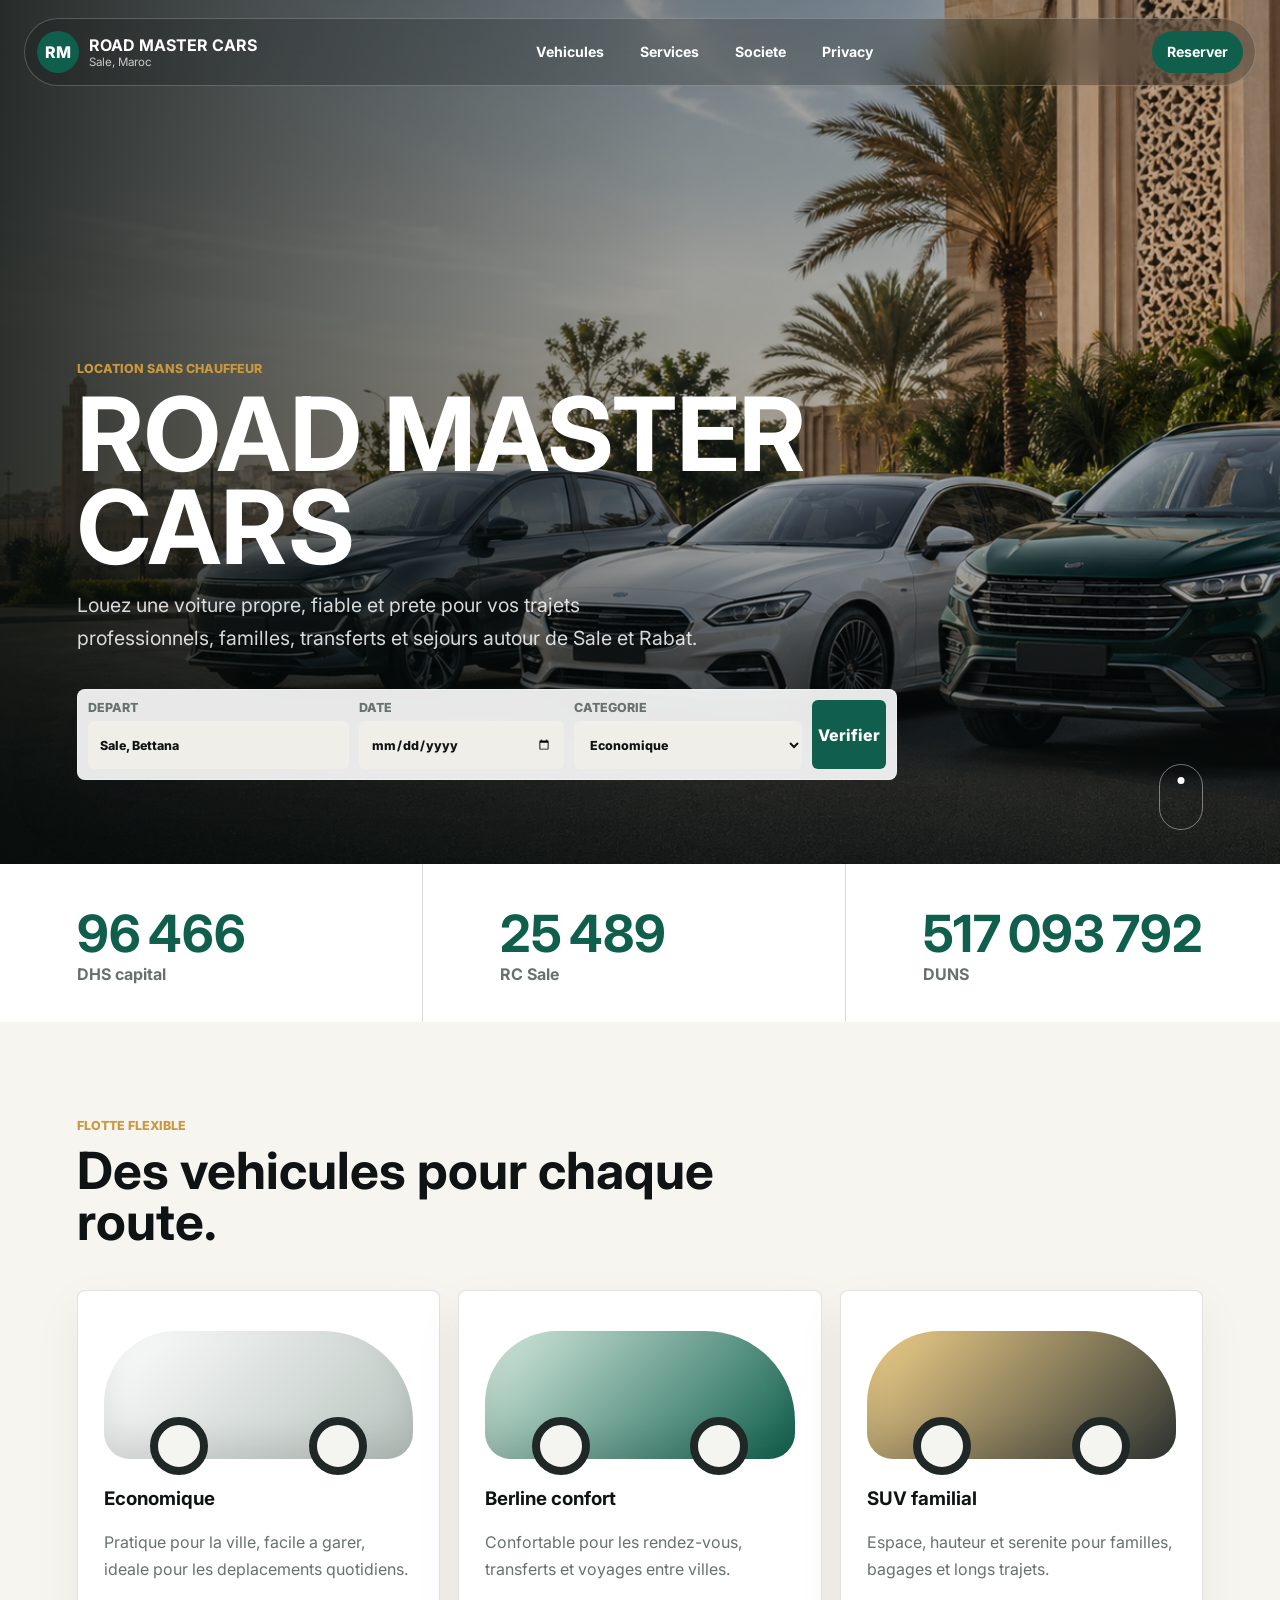
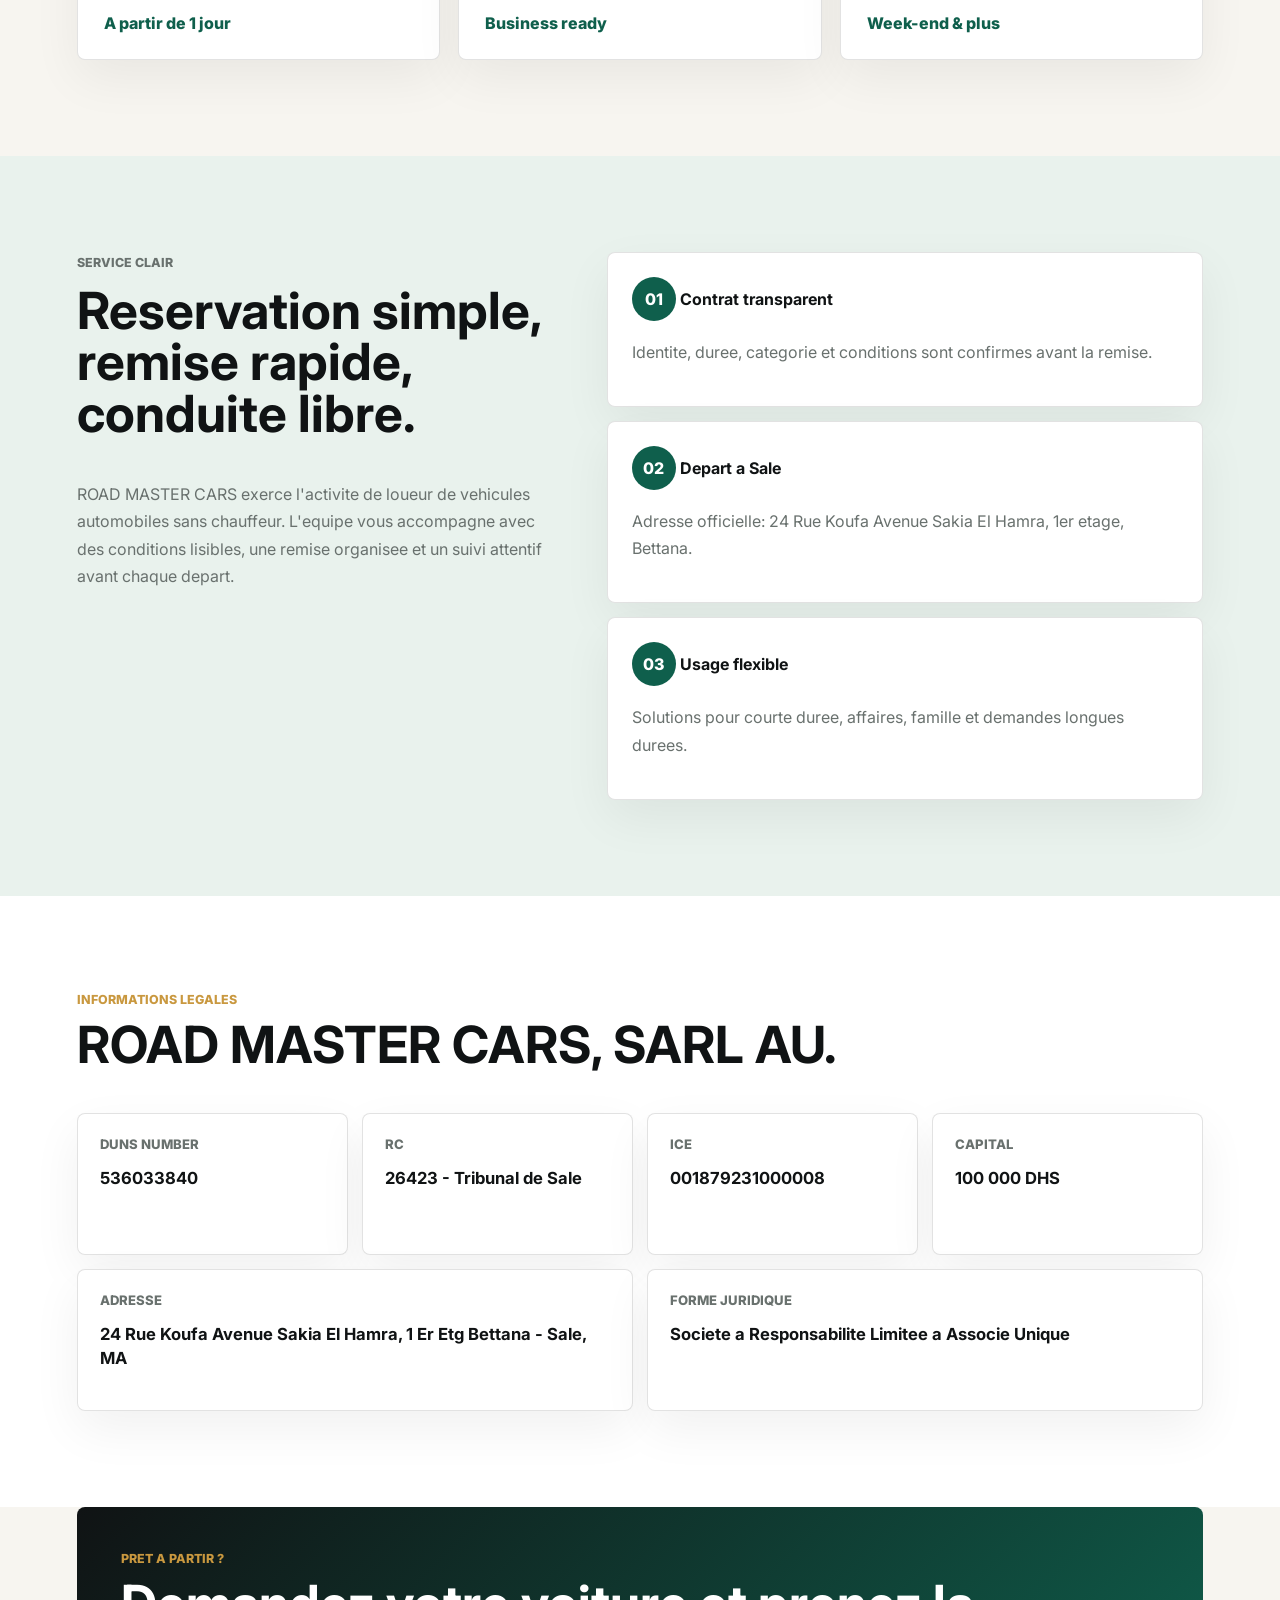
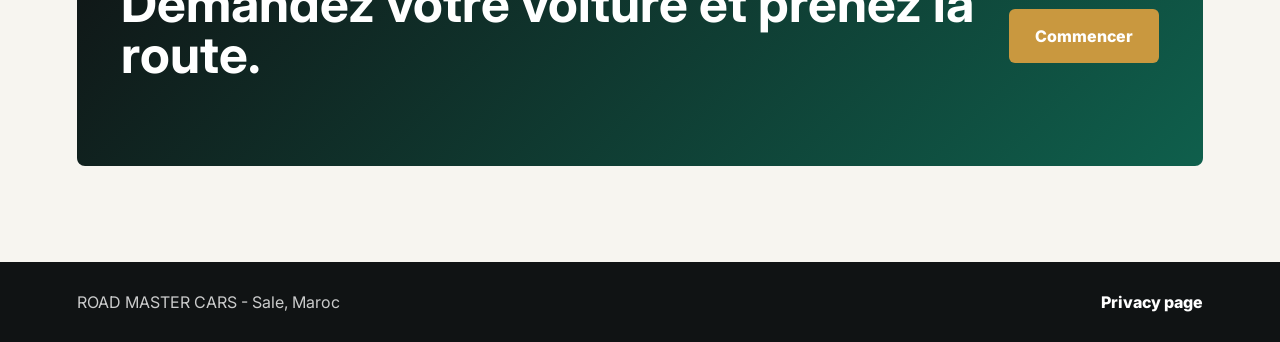
==== index.html @ 3716bf58 "Add files via upload" ====
<!doctype html>
<html lang="fr">
  <head>
    <meta charset="UTF-8" />
    <meta name="viewport" content="width=device-width, initial-scale=1.0" />
    <title>ROAD MASTER CARS | Location de voitures a Sale</title>
    <meta
      name="description"
      content="ROAD MASTER CARS, location de vehicules automobiles sans chauffeur a Sale, Maroc."
    />
    <link rel="preconnect" href="https://fonts.googleapis.com" />
    <link rel="preconnect" href="https://fonts.gstatic.com" crossorigin />
    <link
      href="https://fonts.googleapis.com/css2?family=Inter:wght@400;500;600;700;800&display=swap"
      rel="stylesheet"
    />
    <link rel="stylesheet" href="styles.css" />
  </head>
  <body>
    <div class="progress" aria-hidden="true"></div>
    <header class="site-header" data-animate>
      <a class="brand" href="index.html" aria-label="ROAD MASTER CARS accueil">
        <span class="brand-mark">RM</span>
        <span>
          <strong>ROAD MASTER CARS</strong>
          <small>Sale, Maroc</small>
        </span>
      </a>
      <nav class="nav" aria-label="Navigation principale">
        <a href="#fleet">Vehicules</a>
        <a href="#services">Services</a>
        <a href="#company">Societe</a>
        <a href="privacy.html">Privacy</a>
      </nav>
      <a class="header-cta" href="#booking">Reserver</a>
    </header>

    <main>
      <section class="hero" id="booking">
        <img class="hero-image" src="assets/road-master-hero.png" alt="Flotte de voitures de location moderne" />
        <div class="hero-overlay"></div>
        <div class="hero-content">
          <p class="eyebrow reveal">Location sans chauffeur</p>
          <h1 class="reveal">ROAD MASTER CARS</h1>
          <p class="hero-copy reveal">
            Louez une voiture propre, fiable et prete pour vos trajets professionnels,
            familles, transferts et sejours autour de Sale et Rabat.
          </p>

          <form class="booking-panel reveal" aria-label="Demande de reservation">
            <label>
              Depart
              <input type="text" value="Sale, Bettana" aria-label="Lieu de depart" />
            </label>
            <label>
              Date
              <input type="date" aria-label="Date de depart" />
            </label>
            <label>
              Categorie
              <select aria-label="Categorie de vehicule">
                <option>Economique</option>
                <option>Berline</option>
                <option>SUV</option>
                <option>Longue duree</option>
              </select>
            </label>
            <button type="button">Verifier</button>
          </form>
        </div>
        <a class="scroll-cue" href="#fleet" aria-label="Voir les vehicules"></a>
      </section>

      <section class="stats strip" aria-label="Chiffres cles">
        <div class="stat reveal">
          <strong data-count="100000">0</strong>
          <span>DHS capital</span>
        </div>
        <div class="stat reveal">
          <strong data-count="26423">0</strong>
          <span>RC Sale</span>
        </div>
        <div class="stat reveal">
          <strong data-count="536033840">0</strong>
          <span>DUNS</span>
        </div>
      </section>

      <section class="section" id="fleet">
        <div class="section-heading reveal">
          <p class="eyebrow">Flotte flexible</p>
          <h2>Des vehicules pour chaque route.</h2>
        </div>
        <div class="fleet-grid">
          <article class="vehicle-card reveal">
            <div class="car-shape car-one"></div>
            <h3>Economique</h3>
            <p>Pratique pour la ville, facile a garer, ideale pour les deplacements quotidiens.</p>
            <span>A partir de 1 jour</span>
          </article>
          <article class="vehicle-card reveal">
            <div class="car-shape car-two"></div>
            <h3>Berline confort</h3>
            <p>Confortable pour les rendez-vous, transferts et voyages entre villes.</p>
            <span>Business ready</span>
          </article>
          <article class="vehicle-card reveal">
            <div class="car-shape car-three"></div>
            <h3>SUV familial</h3>
            <p>Espace, hauteur et serenite pour familles, bagages et longs trajets.</p>
            <span>Week-end & plus</span>
          </article>
        </div>
      </section>

      <section class="section split" id="services">
        <div class="service-copy reveal">
          <p class="eyebrow">Service clair</p>
          <h2>Reservation simple, remise rapide, conduite libre.</h2>
          <p>
            ROAD MASTER CARS exerce l'activite de loueur de vehicules automobiles
            sans chauffeur. L'equipe vous accompagne avec des conditions lisibles,
            une remise organisee et un suivi attentif avant chaque depart.
          </p>
        </div>
        <div class="service-list">
          <div class="service-item reveal">
            <span>01</span>
            <strong>Contrat transparent</strong>
            <p>Identite, duree, categorie et conditions sont confirmes avant la remise.</p>
          </div>
          <div class="service-item reveal">
            <span>02</span>
            <strong>Depart a Sale</strong>
            <p>Adresse officielle: 24 Rue Koufa Avenue Sakia El Hamra, 1er etage, Bettana.</p>
          </div>
          <div class="service-item reveal">
            <span>03</span>
            <strong>Usage flexible</strong>
            <p>Solutions pour courte duree, affaires, famille et demandes longues durees.</p>
          </div>
        </div>
      </section>

      <section class="section company" id="company">
        <div class="section-heading reveal">
          <p class="eyebrow">Informations legales</p>
          <h2>ROAD MASTER CARS, SARL AU.</h2>
        </div>
        <div class="company-grid">
          <div class="info-card reveal"><span>DUNS Number</span><strong>536033840</strong></div>
          <div class="info-card reveal"><span>RC</span><strong>26423 - Tribunal de Sale</strong></div>
          <div class="info-card reveal"><span>ICE</span><strong>001879231000008</strong></div>
          <div class="info-card reveal"><span>Capital</span><strong>100 000 DHS</strong></div>
          <div class="info-card wide reveal">
            <span>Adresse</span>
            <strong>24 Rue Koufa Avenue Sakia El Hamra, 1 Er Etg Bettana - Sale, MA</strong>
          </div>
          <div class="info-card wide reveal">
            <span>Forme juridique</span>
            <strong>Societe a Responsabilite Limitee a Associe Unique</strong>
          </div>
        </div>
      </section>

      <section class="cta-band reveal">
        <div>
          <p class="eyebrow">Pret a partir ?</p>
          <h2>Demandez votre voiture et prenez la route.</h2>
        </div>
        <a href="#booking">Commencer</a>
      </section>
    </main>

    <footer class="footer">
      <span>ROAD MASTER CARS - Sale, Maroc</span>
      <a href="privacy.html">Privacy page</a>
    </footer>

    <script src="script.js"></script>
  </body>
</html>
---- styles.css ----
:root {
  --ink: #101314;
  --muted: #69716e;
  --paper: #f7f5f0;
  --panel: #ffffff;
  --green: #0f5f4c;
  --mint: #c8efe0;
  --gold: #c9983f;
  --line: rgba(16, 19, 20, 0.12);
  --shadow: 0 24px 70px rgba(16, 19, 20, 0.18);
}

* {
  box-sizing: border-box;
}

html {
  scroll-behavior: smooth;
}

body {
  margin: 0;
  font-family: Inter, Arial, sans-serif;
  color: var(--ink);
  background: var(--paper);
}

a {
  color: inherit;
  text-decoration: none;
}

.progress {
  position: fixed;
  inset: 0 auto auto 0;
  z-index: 30;
  width: 0;
  height: 3px;
  background: linear-gradient(90deg, var(--gold), var(--green));
}

.site-header {
  position: fixed;
  inset: 18px 24px auto;
  z-index: 20;
  display: flex;
  align-items: center;
  justify-content: space-between;
  gap: 20px;
  padding: 12px;
  color: white;
  background: rgba(16, 19, 20, 0.22);
  border: 1px solid rgba(255, 255, 255, 0.22);
  border-radius: 999px;
  backdrop-filter: blur(18px);
  transform: translateY(-120%);
  animation: dropIn 0.8s ease forwards;
}

.site-header.solid,
.site-header.scrolled {
  color: var(--ink);
  background: rgba(255, 255, 255, 0.9);
  border-color: var(--line);
  box-shadow: 0 18px 50px rgba(16, 19, 20, 0.1);
}

.brand {
  display: inline-flex;
  align-items: center;
  gap: 10px;
  min-width: 218px;
}

.brand-mark {
  display: grid;
  width: 42px;
  height: 42px;
  place-items: center;
  border-radius: 50%;
  color: white;
  background: var(--green);
  font-weight: 800;
}

.brand strong,
.brand small {
  display: block;
}

.brand small {
  color: currentColor;
  font-size: 0.72rem;
  opacity: 0.74;
}

.nav {
  display: flex;
  gap: 6px;
  align-items: center;
}

.nav a,
.header-cta {
  min-height: 42px;
  padding: 12px 15px;
  border-radius: 999px;
  font-size: 0.88rem;
  font-weight: 700;
  transition: transform 0.25s ease, background 0.25s ease;
}

.nav a:hover {
  background: rgba(255, 255, 255, 0.18);
  transform: translateY(-2px);
}

.site-header.solid .nav a:hover,
.site-header.scrolled .nav a:hover {
  background: rgba(15, 95, 76, 0.1);
}

.header-cta {
  color: white;
  background: var(--green);
}

.hero {
  position: relative;
  min-height: 96vh;
  display: grid;
  align-items: end;
  overflow: hidden;
  padding: 144px 6vw 84px;
  color: white;
}

.hero-image {
  position: absolute;
  inset: 0;
  width: 100%;
  height: 100%;
  object-fit: cover;
  transform: scale(1.06);
  animation: heroFloat 12s ease-in-out infinite alternate;
}

.hero-overlay {
  position: absolute;
  inset: 0;
  background:
    linear-gradient(90deg, rgba(5, 11, 10, 0.84), rgba(5, 11, 10, 0.34) 54%, rgba(5, 11, 10, 0.2)),
    linear-gradient(0deg, rgba(5, 11, 10, 0.72), transparent 42%);
}

.hero-content {
  position: relative;
  z-index: 1;
  width: min(820px, 100%);
}

.eyebrow {
  margin: 0 0 12px;
  color: var(--gold);
  font-size: 0.78rem;
  font-weight: 800;
  letter-spacing: 0;
  text-transform: uppercase;
}

h1,
h2,
h3,
p {
  margin-top: 0;
}

h1 {
  max-width: 760px;
  margin-bottom: 16px;
  font-size: clamp(3.2rem, 8vw, 7.8rem);
  line-height: 0.9;
  letter-spacing: 0;
}

h2 {
  font-size: clamp(2rem, 4vw, 4.4rem);
  line-height: 1;
  letter-spacing: 0;
}

.hero-copy {
  width: min(620px, 100%);
  color: rgba(255, 255, 255, 0.84);
  font-size: clamp(1rem, 2vw, 1.22rem);
  line-height: 1.7;
}

.booking-panel {
  display: grid;
  grid-template-columns: 1.15fr 0.9fr 1fr auto;
  gap: 10px;
  width: min(940px, 100%);
  margin-top: 34px;
  padding: 10px;
  color: var(--ink);
  background: rgba(255, 255, 255, 0.9);
  border: 1px solid rgba(255, 255, 255, 0.35);
  border-radius: 8px;
  box-shadow: var(--shadow);
  backdrop-filter: blur(18px);
}

label {
  display: grid;
  gap: 6px;
  color: var(--muted);
  font-size: 0.78rem;
  font-weight: 800;
  text-transform: uppercase;
}

input,
select,
button {
  width: 100%;
  min-height: 48px;
  border: 0;
  border-radius: 6px;
  font: inherit;
}

input,
select {
  padding: 0 12px;
  color: var(--ink);
  background: #f0eee8;
  outline: 2px solid transparent;
}

input:focus,
select:focus {
  outline-color: var(--gold);
}

button,
.cta-band a {
  color: white;
  background: var(--green);
  font-weight: 800;
  cursor: pointer;
  transition: transform 0.25s ease, box-shadow 0.25s ease;
}

button:hover,
.cta-band a:hover,
.header-cta:hover {
  transform: translateY(-2px);
  box-shadow: 0 14px 30px rgba(15, 95, 76, 0.25);
}

.scroll-cue {
  position: absolute;
  right: 6vw;
  bottom: 34px;
  z-index: 2;
  width: 44px;
  height: 66px;
  border: 1px solid rgba(255, 255, 255, 0.42);
  border-radius: 999px;
}

.scroll-cue::after {
  content: "";
  position: absolute;
  top: 12px;
  left: 50%;
  width: 7px;
  height: 7px;
  border-radius: 50%;
  background: white;
  transform: translateX(-50%);
  animation: scrollDot 1.5s ease-in-out infinite;
}

.strip {
  display: grid;
  grid-template-columns: repeat(3, 1fr);
  gap: 1px;
  background: var(--line);
}

.stat {
  padding: 38px 6vw;
  background: white;
}

.stat strong {
  display: block;
  color: var(--green);
  font-size: clamp(1.8rem, 4vw, 3.4rem);
}

.stat span {
  color: var(--muted);
  font-weight: 700;
}

.section {
  padding: 96px 6vw;
}

.section-heading {
  width: min(760px, 100%);
  margin-bottom: 34px;
}

.fleet-grid {
  display: grid;
  grid-template-columns: repeat(3, 1fr);
  gap: 18px;
}

.vehicle-card,
.info-card,
.service-item,
.policy-block {
  border: 1px solid var(--line);
  border-radius: 8px;
  background: var(--panel);
  box-shadow: 0 18px 50px rgba(16, 19, 20, 0.06);
}

.vehicle-card {
  min-height: 370px;
  display: flex;
  flex-direction: column;
  padding: 26px;
  overflow: hidden;
  transition: transform 0.35s ease, box-shadow 0.35s ease;
}

.vehicle-card:hover {
  transform: translateY(-10px);
  box-shadow: 0 30px 70px rgba(16, 19, 20, 0.14);
}

.car-shape {
  position: relative;
  height: 128px;
  margin: 14px 0 28px;
  border-radius: 72px 90px 26px 26px;
  background: linear-gradient(135deg, #fefefe, #b7c2bd);
  box-shadow: inset 0 -18px 30px rgba(16, 19, 20, 0.1);
  animation: carIdle 4s ease-in-out infinite;
}

.car-two {
  background: linear-gradient(135deg, #d6eadf, #0f5f4c);
  animation-delay: 0.4s;
}

.car-three {
  background: linear-gradient(135deg, #f2d18a, #303634);
  animation-delay: 0.8s;
}

.car-shape::before,
.car-shape::after {
  content: "";
  position: absolute;
  bottom: -16px;
  width: 42px;
  height: 42px;
  border: 8px solid #202827;
  border-radius: 50%;
  background: #f4f4f1;
}

.car-shape::before {
  left: 15%;
}

.car-shape::after {
  right: 15%;
}

.vehicle-card p,
.service-copy p,
.service-item p,
.policy-block p {
  color: var(--muted);
  line-height: 1.7;
}

.vehicle-card span {
  margin-top: auto;
  color: var(--green);
  font-weight: 800;
}

.split {
  display: grid;
  grid-template-columns: 0.9fr 1.1fr;
  gap: 42px;
  align-items: start;
  background: #e9f2ed;
}

.service-copy {
  position: sticky;
  top: 120px;
}

.service-list {
  display: grid;
  gap: 14px;
}

.service-item {
  padding: 24px;
}

.service-item span {
  display: inline-grid;
  width: 44px;
  height: 44px;
  margin-bottom: 18px;
  place-items: center;
  color: white;
  background: var(--green);
  border-radius: 50%;
  font-weight: 800;
}

.company {
  background: white;
}

.company-grid {
  display: grid;
  grid-template-columns: repeat(4, 1fr);
  gap: 14px;
}

.info-card {
  min-height: 142px;
  padding: 22px;
}

.info-card.wide {
  grid-column: span 2;
}

.info-card span {
  display: block;
  margin-bottom: 14px;
  color: var(--muted);
  font-size: 0.82rem;
  font-weight: 800;
  text-transform: uppercase;
}

.info-card strong {
  font-size: 1.04rem;
  line-height: 1.45;
}

.cta-band {
  display: flex;
  align-items: center;
  justify-content: space-between;
  gap: 24px;
  margin: 0 6vw 96px;
  padding: 44px;
  color: white;
  background: linear-gradient(135deg, #101314, #0f5f4c);
  border-radius: 8px;
  overflow: hidden;
}

.cta-band a {
  display: inline-grid;
  min-width: 150px;
  min-height: 54px;
  place-items: center;
  border-radius: 6px;
  background: var(--gold);
}

.footer {
  display: flex;
  justify-content: space-between;
  gap: 20px;
  padding: 30px 6vw;
  color: rgba(255, 255, 255, 0.78);
  background: #101314;
}

.footer a {
  color: white;
  font-weight: 800;
}

.privacy-page {
  background: #f2f4f1;
}

.privacy-main {
  padding: 150px 6vw 84px;
}

.privacy-hero {
  width: min(860px, 100%);
  margin-bottom: 40px;
}

.privacy-hero h1 {
  color: var(--ink);
  font-size: clamp(2.8rem, 7vw, 6rem);
}

.privacy-hero p {
  color: var(--muted);
  font-size: 1.12rem;
  line-height: 1.7;
}

.privacy-content {
  display: grid;
  grid-template-columns: repeat(2, 1fr);
  gap: 16px;
}

.policy-block {
  padding: 26px;
}

.policy-block h2 {
  font-size: 1.35rem;
}

.reveal {
  opacity: 0;
  transform: translateY(26px);
  transition: opacity 0.8s ease, transform 0.8s ease;
}

.reveal.visible {
  opacity: 1;
  transform: translateY(0);
}

@keyframes dropIn {
  to {
    transform: translateY(0);
  }
}

@keyframes heroFloat {
  to {
    transform: scale(1.1) translate3d(-1.5%, -1%, 0);
  }
}

@keyframes scrollDot {
  0%,
  100% {
    opacity: 0.3;
    transform: translate(-50%, 0);
  }
  50% {
    opacity: 1;
    transform: translate(-50%, 26px);
  }
}

@keyframes carIdle {
  50% {
    transform: translateY(-7px);
  }
}

@media (max-width: 900px) {
  .site-header {
    inset: 10px;
    border-radius: 8px;
    flex-wrap: wrap;
  }

  .brand {
    min-width: auto;
  }

  .nav {
    order: 3;
    width: 100%;
    overflow-x: auto;
  }

  .booking-panel,
  .fleet-grid,
  .split,
  .privacy-content {
    grid-template-columns: 1fr;
  }

  .strip,
  .company-grid {
    grid-template-columns: repeat(2, 1fr);
  }

  .service-copy {
    position: static;
  }

  .info-card.wide {
    grid-column: span 1;
  }

  .cta-band {
    align-items: flex-start;
    flex-direction: column;
  }
}

@media (max-width: 560px) {
  .hero {
    min-height: 100vh;
    padding: 190px 18px 72px;
  }

  .site-header {
    padding: 9px;
  }

  .header-cta {
    display: none;
  }

  .nav a {
    padding: 10px 12px;
  }

  .strip,
  .company-grid {
    grid-template-columns: 1fr;
  }

  .section,
  .privacy-main {
    padding-left: 18px;
    padding-right: 18px;
  }

  .stat {
    padding: 28px 18px;
  }

  .cta-band {
    margin-left: 18px;
    margin-right: 18px;
    padding: 26px;
  }

  .footer {
    flex-direction: column;
    padding: 26px 18px;
  }
}
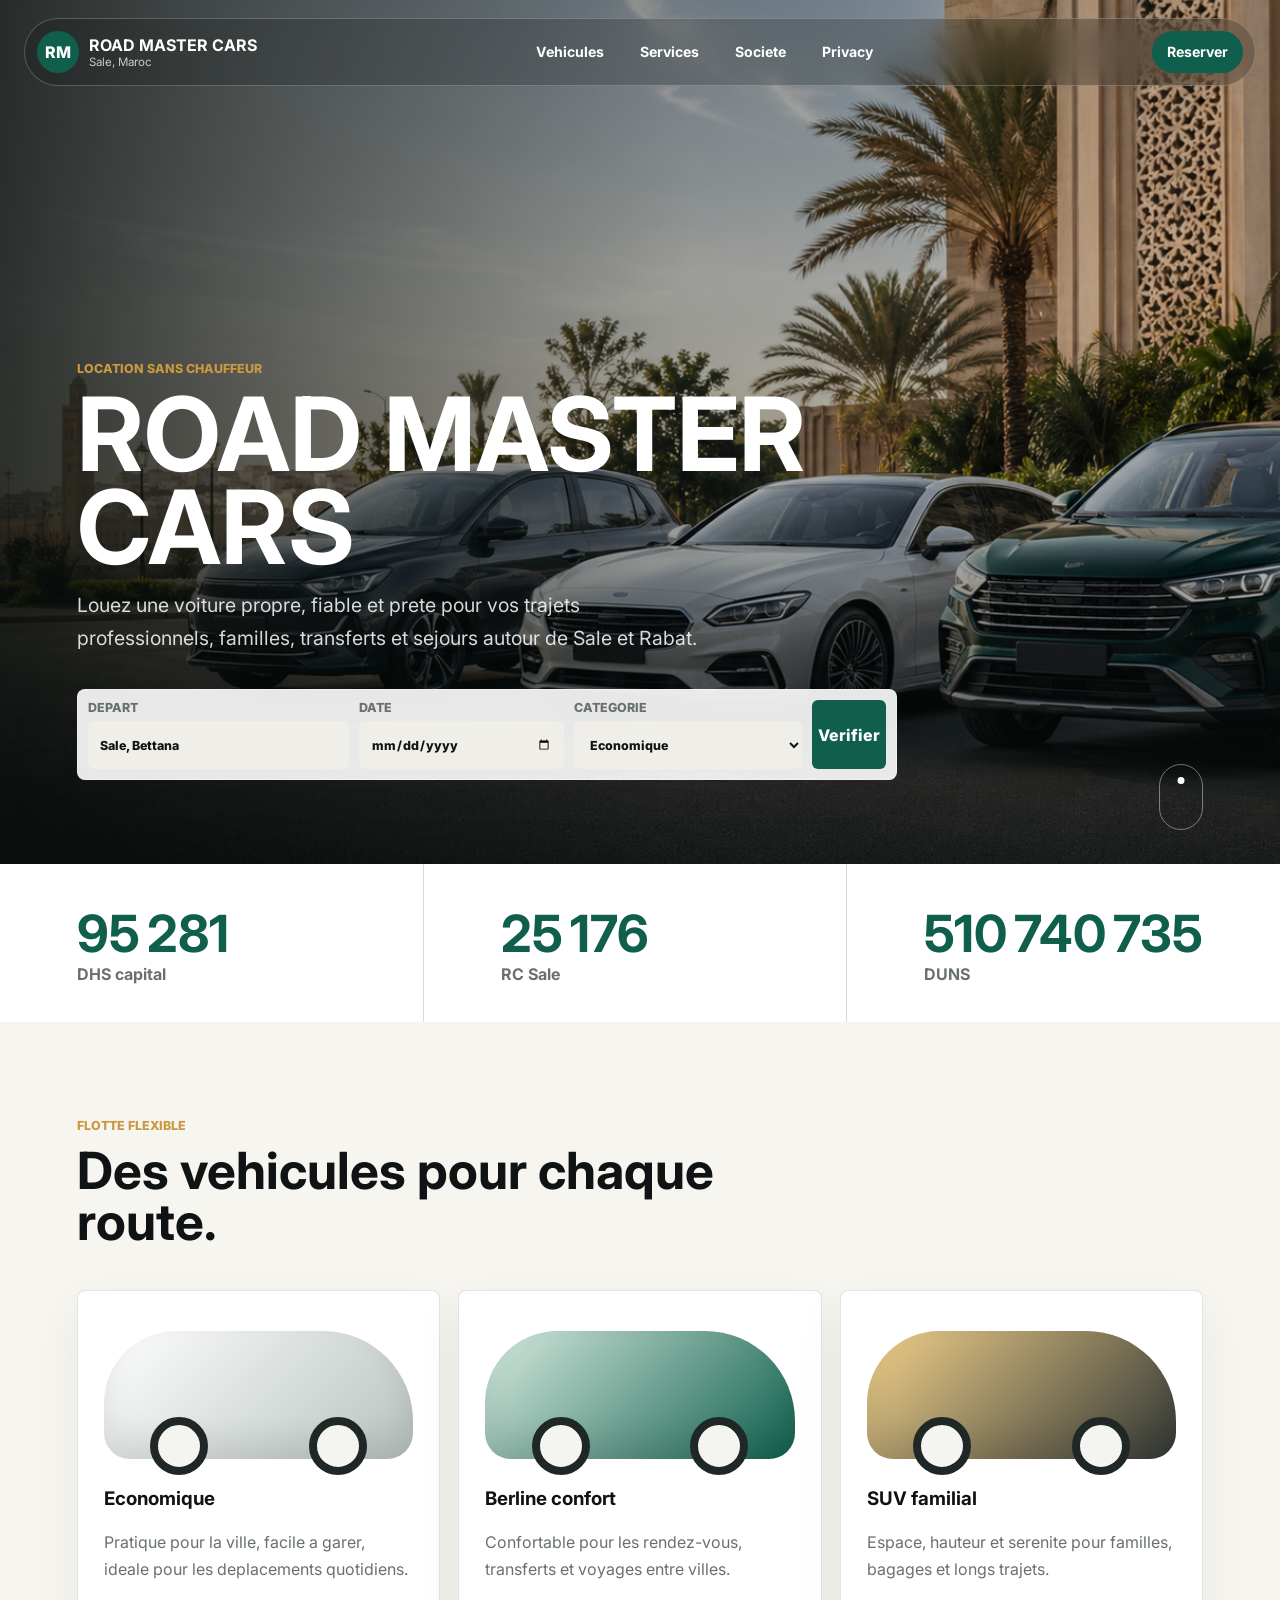
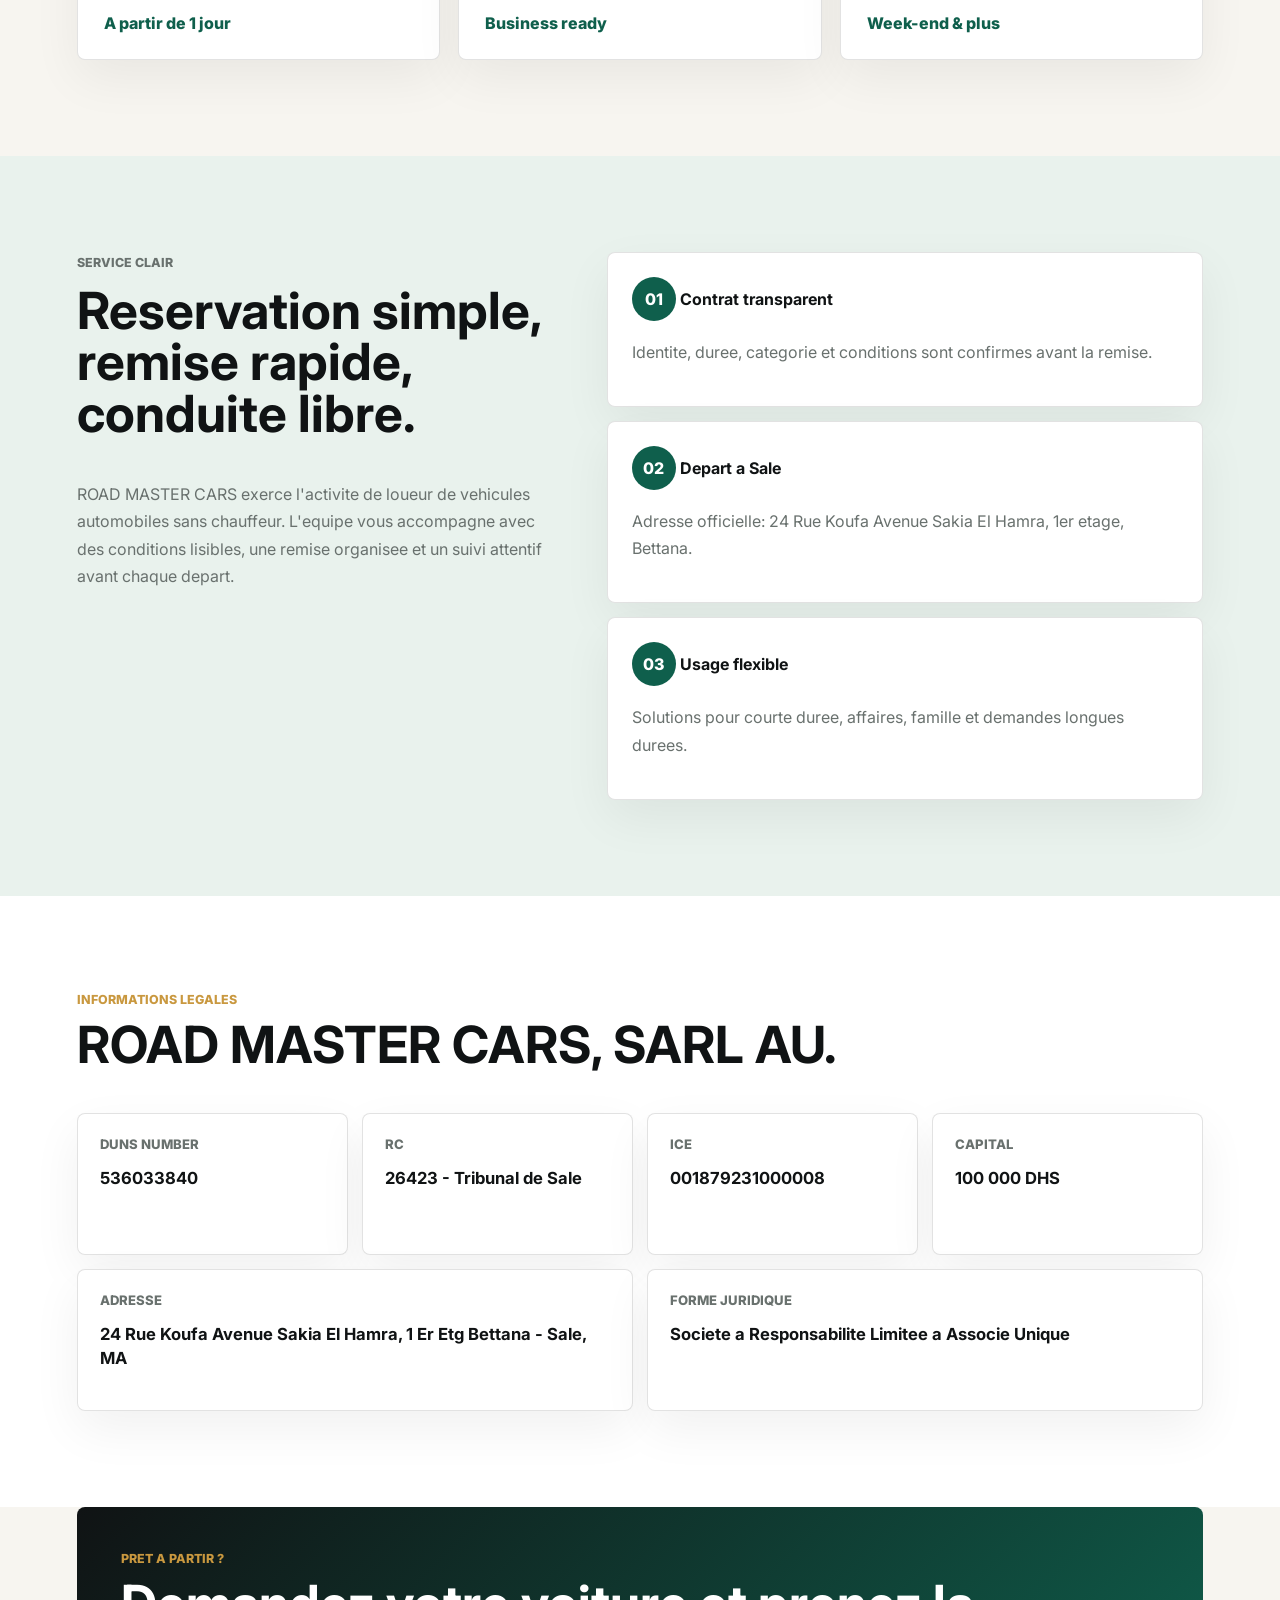
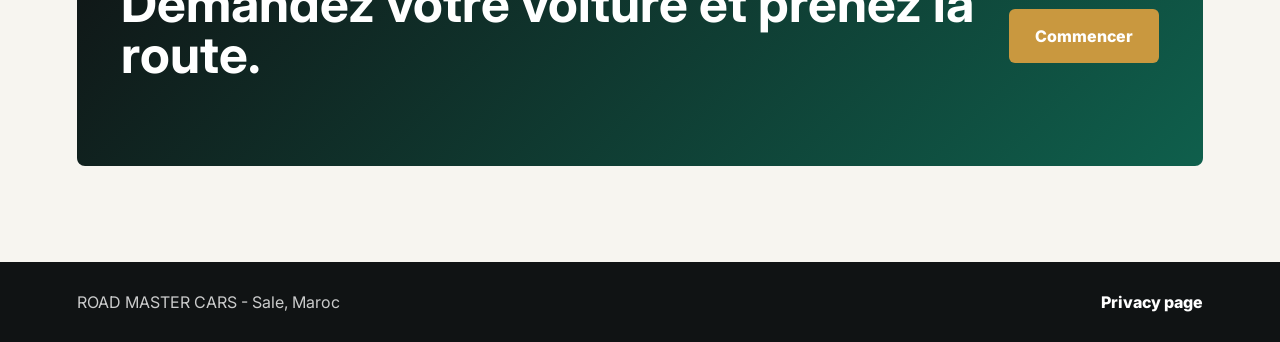
==== commit 8b1e83a8: "Update index.html" ====
--- a/index.html
+++ b/index.html
@@ -1,6 +1,7 @@
 <!doctype html>
 <html lang="fr">
   <head>
+    <meta name="google-site-verification" content="BQuEGw6MBk3YYgSpnXRJiBvR5-EHcIe9Gd_Q8IR2IzA" />
     <meta charset="UTF-8" />
     <meta name="viewport" content="width=device-width, initial-scale=1.0" />
     <title>ROAD MASTER CARS | Location de voitures a Sale</title>
